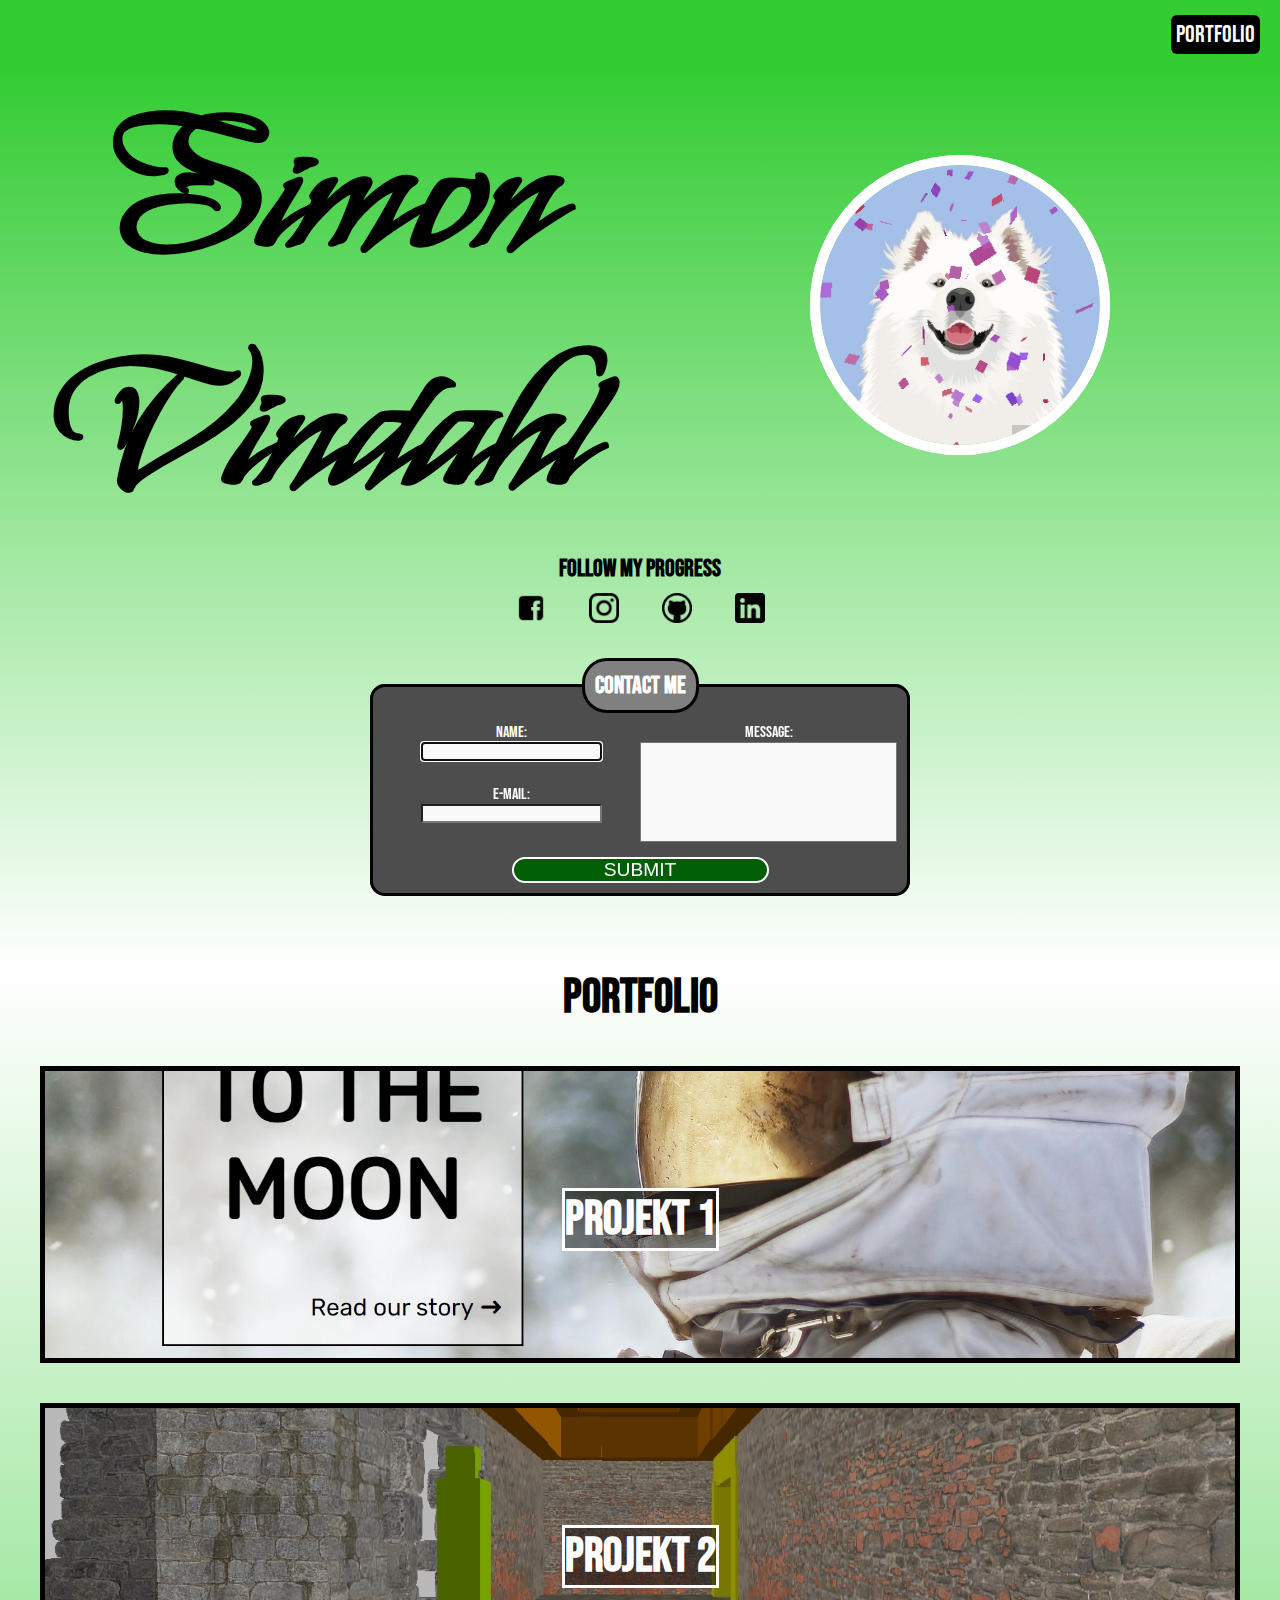
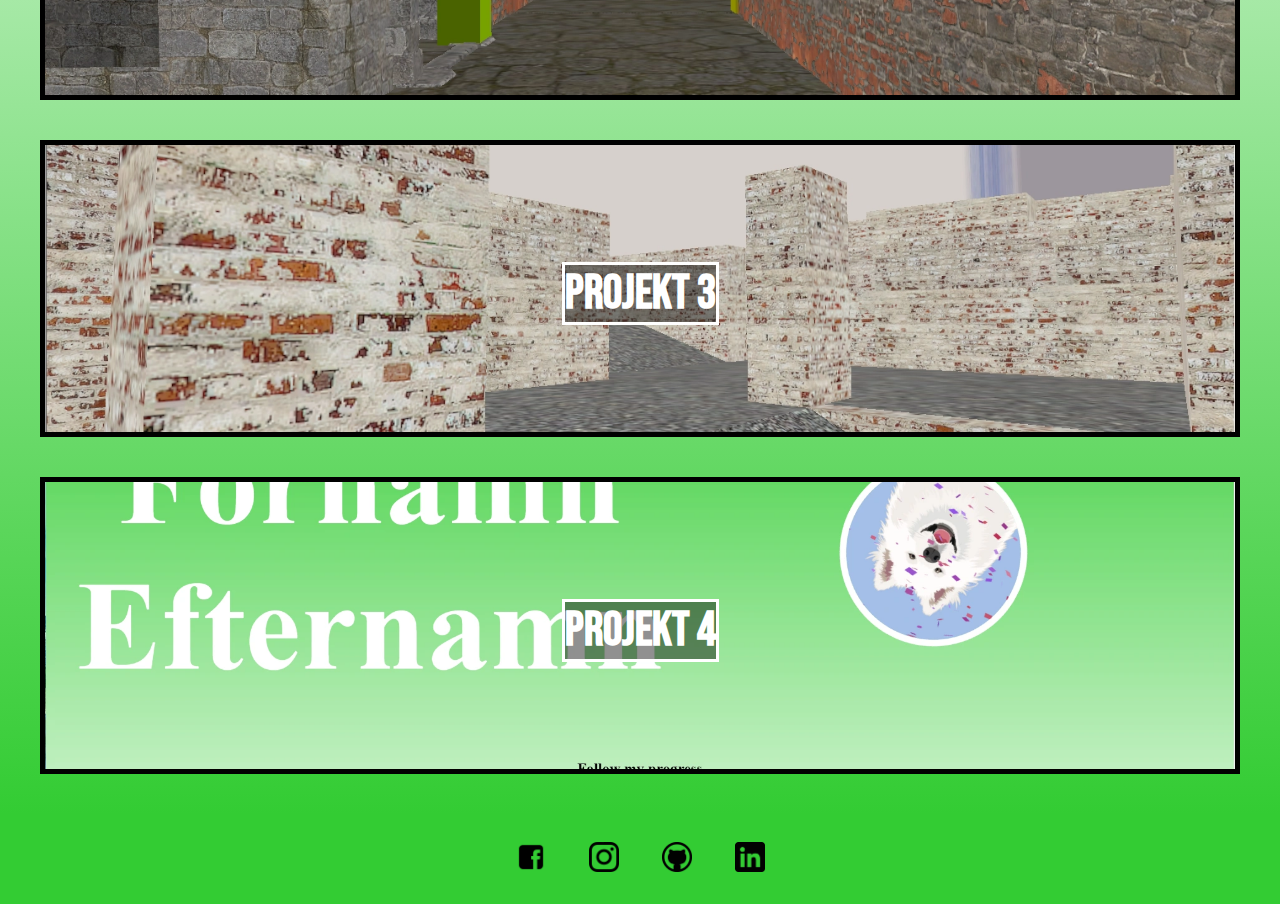
==== index.html @ 08d286f9 "Add files via upload" ====
<!DOCTYPE html>
<html lang="en">
  <head>
    <link rel="stylesheet" href="style.css" type="text/css" />
    <link rel="normalize" type="text/css" href="style/normalize.css" />
    <link rel="preconnect" href="https://fonts.googleapis.com" />
    <link rel="preconnect" href="https://fonts.gstatic.com" crossorigin />
    <link
      href="https://fonts.googleapis.com/css2?family=My+Soul&display=swap"
      rel="stylesheet"
    />
    <link rel="preconnect" href="https://fonts.googleapis.com" />
    <link rel="preconnect" href="https://fonts.gstatic.com" crossorigin />
    <link
      href="https://fonts.googleapis.com/css2?family=Bebas+Neue&display=swap"
      rel="stylesheet"
    />
    <meta charset="UTF-8" />
    <meta http-equiv="X-UA-Compatible" content="IE=edge" />
    <meta name="viewport" content="width=device-width, initial-scale=1.0" />
    <meta name="description" content="Portfolio with heigh-end content" />
    <meta property="og:title" content="CV and portfolio webpage" />
    <meta property="og:type" content="webpage" />
    <meta property="og:url" content="#" />
    <meta property="og:image" content="#" />
    <title>Portfolio</title>
  </head>
  <body>
    <header>
      <nav>
        <ul class="nav-list">
          <li><a href="#section-two">Portfolio</a></li>
        </ul>
      </nav>
    </header>
    <section class="section-one">
      <div class="grid-container">
        <div class="grid-item-1">
          <h1>
            Simon<br />
            Vindahl
          </h1>
        </div>
        <div class="grid-item-2">
          <div class="profile-picture">
            <img
              class="center"
              src="confetti"
              height="250"
              width="250"
              alt="Moving confetti"
            />

            <img
              class="center-me"
              src="dog.webp"
              height="250"
              width="250"
              alt="dog"
            />
          </div>
        </div>
      </div>
      <section class="contact">
        <h2>Follow my progress</h2>
        <div class="contact-icon">
          <ul>
            <li>
              <a href="#">
                <img alt="Facebook" src="facebook.webp" width="30" height="30"
              /></a>
            </li>
            <li>
              <a href="#">
                <img
                  alt="Instagram"
                  src="instagram.webp"
                  width="30"
                  height="30"
              /></a>
            </li>
            <li>
              <a href="#">
                <img alt="Github" src="github.webp" width="30" height="30"
              /></a>
            </li>
            <li>
              <a href="#">
                <img alt="Linkedin" src="linkedin.webp" width="30" height="30"
              /></a>
            </li>
          </ul>
        </div>
        <div class="contact-me">
          <form id="contact-form" action="action_page.php" method="post">
            <fieldset>
              <legend><h2>Contact me</h2></legend>
              <div class="one">
                <label for="name"> Name:</label><br />
                <input id="name" type="text" required autofocus />
              </div>
              <div class="three">
                <label for="msg">Message:</label><br />
                <textarea id="msg" rows="10" cols="30" required></textarea>
              </div>
              <div class="two">
                <label for="mail">E-mail:</label><br />
                <input id="mail" type="email" required />
              </div>
              <div class="four">
                <button name="submit" type="submit">Submit</button>
              </div>
            </fieldset>
          </form>
        </div>
      </section>
    </section>
    <section class="section-two" id="section-two">
      <h2>Portfolio</h2>
      <div class="portfolio">
        <article class="box portfolio-one">
          <a href="#">
            <h3>
              <span>Projekt 1</span>
            </h3></a
          >
        </article>
        <article class="box portfolio-two">
          <a href="#">
            <h3><span>Projekt 2</span></h3></a
          >
        </article>
        <article class="box portfolio-three">
          <a href="#">
            <h3><span>Projekt 3</span></h3></a
          >
        </article>
        <article class="box portfolio-four">
          <a href="#">
            <h3><span>Projekt 4</span></h3></a
          >
        </article>
      </div>
    </section>
    <footer>
      <div class="contact-icon">
        <ul>
          <li>
            <a href="#">
              <img alt="Facebook" src="facebook.webp" width="30" height="30"
            /></a>
          </li>
          <li>
            <a href="#">
              <img alt="Instagram" src="instagram.webp" width="30" height="30"
            /></a>
          </li>
          <li>
            <a href="#">
              <img alt="Github" src="github.webp" width="30" height="30"
            /></a>
          </li>
          <li>
            <a href="#">
              <img alt="Linkedin" src="linkedin.webp" width="30" height="30"
            /></a>
          </li>
        </ul>
      </div>
    </footer>
  </body>
</html>
---- style.css ----
html {
  scroll-behavior: smooth;
}
body,
html {
  width: 100%;
  height: 100%;
  margin: 0;
  font-family: "Bebas Neue", cursive, "Times New Roman", Times, serif;
}
* {
  box-sizing: border-box;
  margin: 0;
  padding: 0;
}
nav {
  display: flex;
  justify-content: right;
  align-items: center;
  background-color: transparent;
}
.nav-list {
  list-style-type: none;
  display: flex;
}
.nav-list li {
  margin: 20px;
}
.nav-list li a {
  color: white;
  text-decoration: none;
  padding: 5px;
  transition: 0.2s;
  border-radius: 6px;
  font-size: 1.5rem;
  background-color: BLACK;
}
.nav-list li a:hover {
  background-color: white;
  color: black;
}
.grid-container {
  display: grid;
  grid-template-columns: repeat(2, 1fr);
  grid-template-rows: 1fr;
}
.grid-item-1 {
  text-align: center;
  display: flex;
  justify-content: center;
  align-items: center;
  font-size: 7vw;
  color: black;
  font-family: "My Soul", cursive, sans;
}
.grid-item-2 {
  display: flex;
  justify-content: center;
  align-items: center;
}
.section-one {
  position: relative;
  background: linear-gradient(to bottom, #33cc33 0%, #ffffff 100%);
  min-height: 100vh;
}
header {
  background-color: #33cc33;
}

.profile-picture {
  position: absolute;
}
.profile-picture img {
  animation-duration: 10000ms;
  animation-iteration-count: infinite;
  animation-timing-function: linear;
  animation-name: spin;
  width: 300px;
  height: 300px;
}
@keyframes spin {
  from {
    transform: rotate(0deg);
  }
  to {
    transform: rotate(360deg);
  }
}
.profile-picture img {
  border: 10px solid white;
  border-radius: 150px;
}
.center {
  position: relative;
  top: 0;
  left: 0;
  z-index: 1;
}
.center-me {
  position: absolute;
  top: 0;
  left: 0;
  z-index: 0;
}
.contact {
  min-height: 40vh;
  display: flex;
  flex-direction: column;
  align-items: center;
  justify-content: center;
}
.contact li {
  display: inline-block;
  padding: 10px 20px;
}
.contact li img {
  width: 30px;
  height: 30px;
  transition: all 1s;
}
.contact li img:hover {
  transition: all 0.1s;
  box-shadow: 0 0 10px 10px white;
  background-color: white;
  transform: scale(1.1);
}
.section-two {
  position: relative;
  background: linear-gradient(to bottom, #ffffff 0%, #33cc33 100%);
  overflow: hidden;
  min-height: 100vh;
}
.section-two h2 {
  text-align: center;
  font-size: 3rem;
}
.portfolio a {
  position: absolute;
  width: 100%;
  height: 100%;
  z-index: 1;
}
.portfolio a {
  text-decoration: none;
}
.portfolio h3 {
  text-align: center;
  vertical-align: middle;
  line-height: 33vh;
  font-size: 3rem;
  position: relative;
  overflow: hidden;
  white-space: nowrap;
  color: white;
}
.portfolio span {
  background-color: rgba(0, 0, 0, 0.437);
  border: 3px solid white;
}
.portfolio-one {
  margin: 40px;
  height: 33vh;
  border: 5px solid black;
  background: url("projekt-1.webp") no-repeat center;
  background-size: cover;
  background-color: #cccccc;
  position: relative;
}
.portfolio-two {
  margin: 40px;
  height: 33vh;
  border: 5px solid black;
  background: url("projekt-2.webp") no-repeat center;
  background-size: cover;
  background-color: #cccccc;
  position: relative;
}
.portfolio-three {
  margin: 40px;
  height: 33vh;
  border: 5px solid black;
  background: url("projekt-3.webp") no-repeat center;
  background-size: cover;
  background-color: #cccccc;
  position: relative;
}
.portfolio-four {
  margin: 40px;
  height: 33vh;
  border: 5px solid black;
  background-color: transparent;
  background: url("projekt-4.webp") no-repeat center;
  background-size: cover;
  background-color: #cccccc;
  position: relative;
}
.portfolio-one:hover {
  opacity: 60%;
  border-color: white;
  transition: all 1s;
  box-shadow: 0 0 20px 20px #000000;
}
.portfolio-two:hover {
  opacity: 60%;
  border-color: white;
  transition: all 1s;
  box-shadow: 0 0 20px 20px #000000;
}
.portfolio-three:hover {
  opacity: 60%;
  border-color: white;
  transition: all 1s;
  box-shadow: 0 0 20px 20px #000000;
}
.portfolio-four:hover {
  opacity: 60%;
  border-color: white;
  transition: all 1s;
  box-shadow: 0 0 20px 20px #000000;
}
.box,
.contact {
  transition: all 1s;
}
.contact-me {
  text-align: center;
  margin-top: 20px;
  font-size: 1rem;
}

#contact-form fieldset {
  display: grid;
  grid-template-columns: repeat(2, 1fr);
  grid-template-rows: repeat(2, 1fr);
  border: 3px solid black;
  text-align: center;
  background-color: rgb(77, 77, 77);
  padding: 10px;
  color: white;
  border-radius: 15px;
}

#contact-form fieldset .four {
  margin-top: 10px;
}
#contact-form legend {
  margin: 0 auto;
  background-color: gray;
  border: 3px solid black;
  border-radius: 25px;
  padding: 10px;
}
fieldset {
  border: none;
}
input,
textarea {
  background-color: #f9f9f9;
}
.three {
  grid-column: 2;
  grid-row: 1/3;
}
.three textarea {
  height: 100px;
  max-width: 100%;
  resize: none;
}
.four {
  grid-column: 1/3;
  grid-row: 3;
  display: flex;
  justify-content: center;
}
.four button {
  cursor: pointer;
  width: 50%;
  border: 2px solid white;
  background: #005e05;
  color: white;
  border-radius: 15px;
  font-size: 1.2rem;
  text-transform: uppercase;
}
.four button:hover {
  background: #00ff0d;
  transition: background-color 0.3s ease-in-out;
}

footer {
  min-height: 10vh;
  display: flex;
  align-items: center;
  justify-content: center;
  background-color: #33cc33;
}
footer li {
  display: inline-block;
  padding: 10px 20px;
}
footer li img {
  width: 30px;
  height: 30px;
  transition: all 1s;
}
footer li img:hover {
  transition: all 0.1s;
  box-shadow: 0 0 10px 10px white;
  background-color: white;
  transform: scale(1.1);
}

@media screen and (max-width: 900px) {
  .section-one {
    min-height: 100vh;
  }
  .section-two {
    min-height: 100vh;
  }
  .grid-container {
    display: flex;
    flex-direction: column;
    justify-content: space-evenly;
    margin: auto;
    margin-bottom: 50px;
  }
  .grid-item-1 {
    text-align: center;
    font-size: 10vw;
    justify-content: center;
    align-items: center;
  }
  .grid-item-2 {
    text-align: center;
    justify-content: center;
    align-items: center;
    height: 250px;
  }
  .profile-picture img {
    width: 250px;
    height: 250px;
  }
}
@media screen and (max-width: 500px) {
  #contact-form {
    display: grid;
    display: grid;
    grid-template-columns: 200px 1fr;
  }
  .one {
    grid-column: 1;
    grid-row: 1;
  }
  .two {
    grid-column: 1;
    grid-row: 2;
  }
  .three {
    grid-column: 1;
    grid-row: 3;
  }
  .four {
    grid-column: 1;
    grid-row: 4;
  }
  .three textarea {
    height: 6em;
    width: 15em;
  }
}
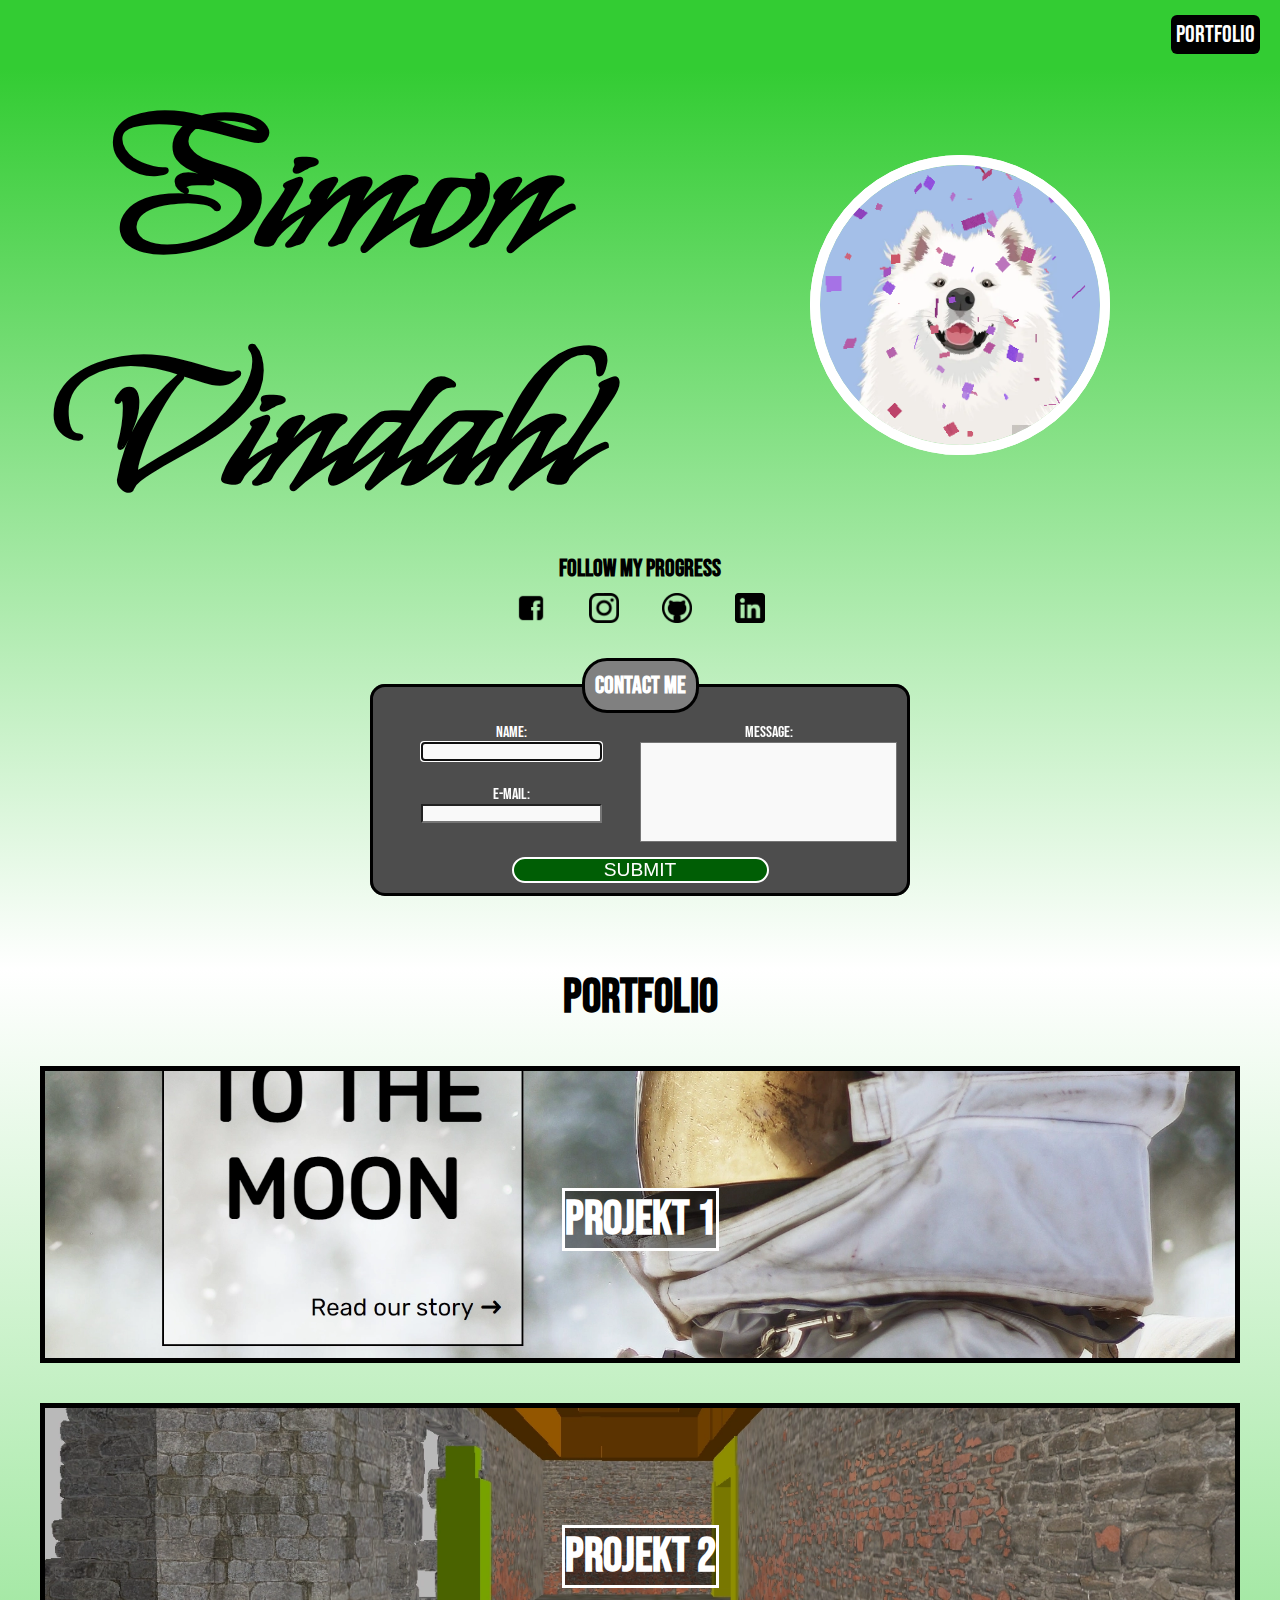
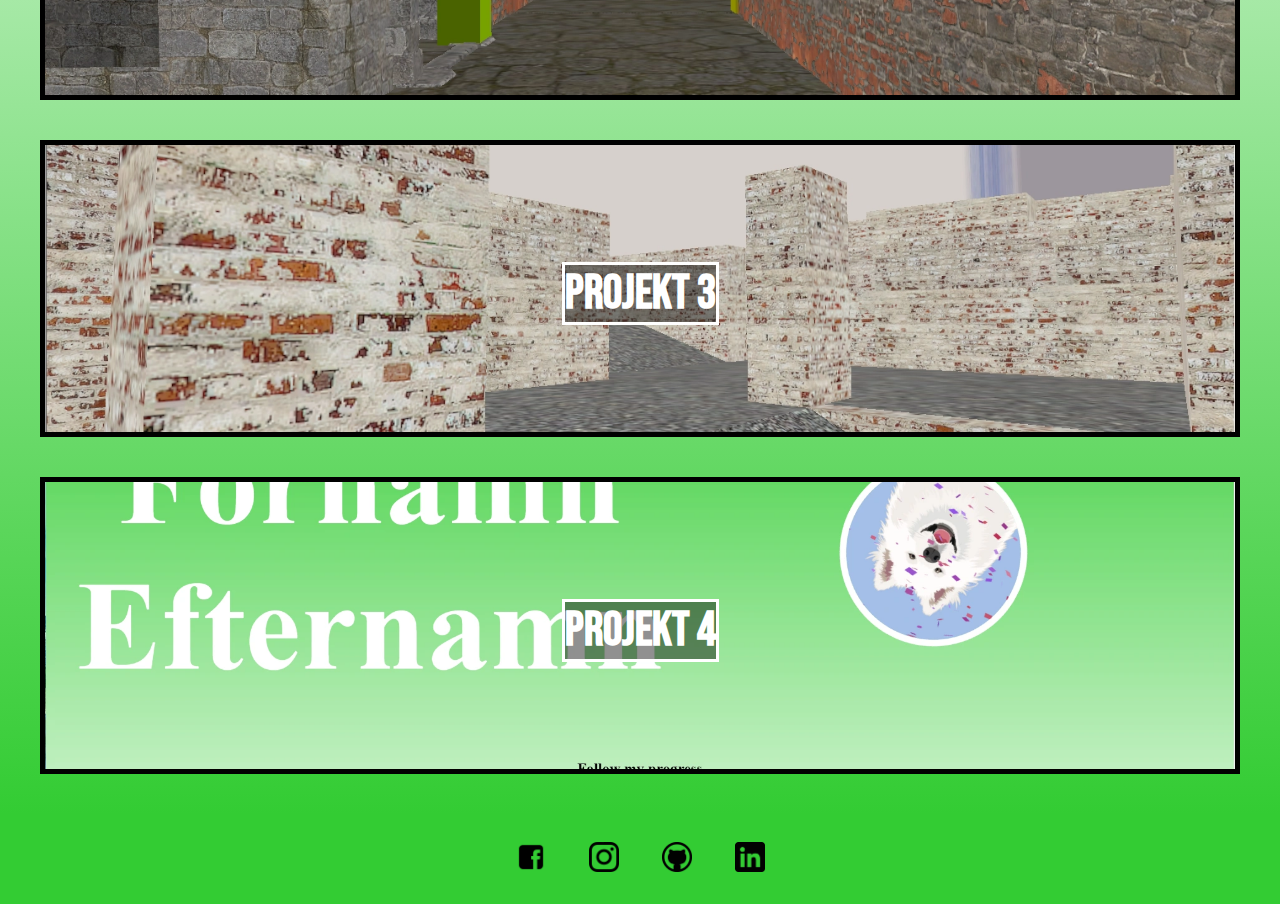
==== commit e7560d43: "Update index.html" ====
--- a/index.html
+++ b/index.html
@@ -16,6 +16,7 @@
       rel="stylesheet"
     />
     <meta charset="UTF-8" />
+    <meta http-equiv="Cache-control" content="public" />
     <meta http-equiv="X-UA-Compatible" content="IE=edge" />
     <meta name="viewport" content="width=device-width, initial-scale=1.0" />
     <meta name="description" content="Portfolio with heigh-end content" />
--- a/style.css
+++ b/style.css
@@ -1,370 +1 @@
-html {
-  scroll-behavior: smooth;
-}
-body,
-html {
-  width: 100%;
-  height: 100%;
-  margin: 0;
-  font-family: "Bebas Neue", cursive, "Times New Roman", Times, serif;
-}
-* {
-  box-sizing: border-box;
-  margin: 0;
-  padding: 0;
-}
-nav {
-  display: flex;
-  justify-content: right;
-  align-items: center;
-  background-color: transparent;
-}
-.nav-list {
-  list-style-type: none;
-  display: flex;
-}
-.nav-list li {
-  margin: 20px;
-}
-.nav-list li a {
-  color: white;
-  text-decoration: none;
-  padding: 5px;
-  transition: 0.2s;
-  border-radius: 6px;
-  font-size: 1.5rem;
-  background-color: BLACK;
-}
-.nav-list li a:hover {
-  background-color: white;
-  color: black;
-}
-.grid-container {
-  display: grid;
-  grid-template-columns: repeat(2, 1fr);
-  grid-template-rows: 1fr;
-}
-.grid-item-1 {
-  text-align: center;
-  display: flex;
-  justify-content: center;
-  align-items: center;
-  font-size: 7vw;
-  color: black;
-  font-family: "My Soul", cursive, sans;
-}
-.grid-item-2 {
-  display: flex;
-  justify-content: center;
-  align-items: center;
-}
-.section-one {
-  position: relative;
-  background: linear-gradient(to bottom, #33cc33 0%, #ffffff 100%);
-  min-height: 100vh;
-}
-header {
-  background-color: #33cc33;
-}
-
-.profile-picture {
-  position: absolute;
-}
-.profile-picture img {
-  animation-duration: 10000ms;
-  animation-iteration-count: infinite;
-  animation-timing-function: linear;
-  animation-name: spin;
-  width: 300px;
-  height: 300px;
-}
-@keyframes spin {
-  from {
-    transform: rotate(0deg);
-  }
-  to {
-    transform: rotate(360deg);
-  }
-}
-.profile-picture img {
-  border: 10px solid white;
-  border-radius: 150px;
-}
-.center {
-  position: relative;
-  top: 0;
-  left: 0;
-  z-index: 1;
-}
-.center-me {
-  position: absolute;
-  top: 0;
-  left: 0;
-  z-index: 0;
-}
-.contact {
-  min-height: 40vh;
-  display: flex;
-  flex-direction: column;
-  align-items: center;
-  justify-content: center;
-}
-.contact li {
-  display: inline-block;
-  padding: 10px 20px;
-}
-.contact li img {
-  width: 30px;
-  height: 30px;
-  transition: all 1s;
-}
-.contact li img:hover {
-  transition: all 0.1s;
-  box-shadow: 0 0 10px 10px white;
-  background-color: white;
-  transform: scale(1.1);
-}
-.section-two {
-  position: relative;
-  background: linear-gradient(to bottom, #ffffff 0%, #33cc33 100%);
-  overflow: hidden;
-  min-height: 100vh;
-}
-.section-two h2 {
-  text-align: center;
-  font-size: 3rem;
-}
-.portfolio a {
-  position: absolute;
-  width: 100%;
-  height: 100%;
-  z-index: 1;
-}
-.portfolio a {
-  text-decoration: none;
-}
-.portfolio h3 {
-  text-align: center;
-  vertical-align: middle;
-  line-height: 33vh;
-  font-size: 3rem;
-  position: relative;
-  overflow: hidden;
-  white-space: nowrap;
-  color: white;
-}
-.portfolio span {
-  background-color: rgba(0, 0, 0, 0.437);
-  border: 3px solid white;
-}
-.portfolio-one {
-  margin: 40px;
-  height: 33vh;
-  border: 5px solid black;
-  background: url("projekt-1.webp") no-repeat center;
-  background-size: cover;
-  background-color: #cccccc;
-  position: relative;
-}
-.portfolio-two {
-  margin: 40px;
-  height: 33vh;
-  border: 5px solid black;
-  background: url("projekt-2.webp") no-repeat center;
-  background-size: cover;
-  background-color: #cccccc;
-  position: relative;
-}
-.portfolio-three {
-  margin: 40px;
-  height: 33vh;
-  border: 5px solid black;
-  background: url("projekt-3.webp") no-repeat center;
-  background-size: cover;
-  background-color: #cccccc;
-  position: relative;
-}
-.portfolio-four {
-  margin: 40px;
-  height: 33vh;
-  border: 5px solid black;
-  background-color: transparent;
-  background: url("projekt-4.webp") no-repeat center;
-  background-size: cover;
-  background-color: #cccccc;
-  position: relative;
-}
-.portfolio-one:hover {
-  opacity: 60%;
-  border-color: white;
-  transition: all 1s;
-  box-shadow: 0 0 20px 20px #000000;
-}
-.portfolio-two:hover {
-  opacity: 60%;
-  border-color: white;
-  transition: all 1s;
-  box-shadow: 0 0 20px 20px #000000;
-}
-.portfolio-three:hover {
-  opacity: 60%;
-  border-color: white;
-  transition: all 1s;
-  box-shadow: 0 0 20px 20px #000000;
-}
-.portfolio-four:hover {
-  opacity: 60%;
-  border-color: white;
-  transition: all 1s;
-  box-shadow: 0 0 20px 20px #000000;
-}
-.box,
-.contact {
-  transition: all 1s;
-}
-.contact-me {
-  text-align: center;
-  margin-top: 20px;
-  font-size: 1rem;
-}
-
-#contact-form fieldset {
-  display: grid;
-  grid-template-columns: repeat(2, 1fr);
-  grid-template-rows: repeat(2, 1fr);
-  border: 3px solid black;
-  text-align: center;
-  background-color: rgb(77, 77, 77);
-  padding: 10px;
-  color: white;
-  border-radius: 15px;
-}
-
-#contact-form fieldset .four {
-  margin-top: 10px;
-}
-#contact-form legend {
-  margin: 0 auto;
-  background-color: gray;
-  border: 3px solid black;
-  border-radius: 25px;
-  padding: 10px;
-}
-fieldset {
-  border: none;
-}
-input,
-textarea {
-  background-color: #f9f9f9;
-}
-.three {
-  grid-column: 2;
-  grid-row: 1/3;
-}
-.three textarea {
-  height: 100px;
-  max-width: 100%;
-  resize: none;
-}
-.four {
-  grid-column: 1/3;
-  grid-row: 3;
-  display: flex;
-  justify-content: center;
-}
-.four button {
-  cursor: pointer;
-  width: 50%;
-  border: 2px solid white;
-  background: #005e05;
-  color: white;
-  border-radius: 15px;
-  font-size: 1.2rem;
-  text-transform: uppercase;
-}
-.four button:hover {
-  background: #00ff0d;
-  transition: background-color 0.3s ease-in-out;
-}
-
-footer {
-  min-height: 10vh;
-  display: flex;
-  align-items: center;
-  justify-content: center;
-  background-color: #33cc33;
-}
-footer li {
-  display: inline-block;
-  padding: 10px 20px;
-}
-footer li img {
-  width: 30px;
-  height: 30px;
-  transition: all 1s;
-}
-footer li img:hover {
-  transition: all 0.1s;
-  box-shadow: 0 0 10px 10px white;
-  background-color: white;
-  transform: scale(1.1);
-}
-
-@media screen and (max-width: 900px) {
-  .section-one {
-    min-height: 100vh;
-  }
-  .section-two {
-    min-height: 100vh;
-  }
-  .grid-container {
-    display: flex;
-    flex-direction: column;
-    justify-content: space-evenly;
-    margin: auto;
-    margin-bottom: 50px;
-  }
-  .grid-item-1 {
-    text-align: center;
-    font-size: 10vw;
-    justify-content: center;
-    align-items: center;
-  }
-  .grid-item-2 {
-    text-align: center;
-    justify-content: center;
-    align-items: center;
-    height: 250px;
-  }
-  .profile-picture img {
-    width: 250px;
-    height: 250px;
-  }
-}
-@media screen and (max-width: 500px) {
-  #contact-form {
-    display: grid;
-    display: grid;
-    grid-template-columns: 200px 1fr;
-  }
-  .one {
-    grid-column: 1;
-    grid-row: 1;
-  }
-  .two {
-    grid-column: 1;
-    grid-row: 2;
-  }
-  .three {
-    grid-column: 1;
-    grid-row: 3;
-  }
-  .four {
-    grid-column: 1;
-    grid-row: 4;
-  }
-  .three textarea {
-    height: 6em;
-    width: 15em;
-  }
-}
+html{scroll-behavior:smooth}body,html{width:100%;height:100%;margin:0;font-family:"Bebas Neue",cursive,"Times New Roman",Times,serif}*{box-sizing:border-box;margin:0;padding:0}nav{display:flex;justify-content:right;align-items:center;background-color:rgba(0,0,0,0)}.nav-list{list-style-type:none;display:flex}.nav-list li{margin:20px}.nav-list li a{color:#fff;text-decoration:none;padding:5px;transition:.2s;border-radius:6px;font-size:1.5rem;background-color:#000}.nav-list li a:hover{background-color:#fff;color:#000}.grid-container{display:grid;grid-template-columns:repeat(2, 1fr);grid-template-rows:1fr}.grid-item-1{text-align:center;display:flex;justify-content:center;align-items:center;font-size:7vw;color:#000;font-family:"My Soul",cursive,sans}.grid-item-2{display:flex;justify-content:center;align-items:center}.section-one{position:relative;background:linear-gradient(to bottom, #33cc33 0%, #ffffff 100%);min-height:100vh}header{background-color:#3c3}.profile-picture{position:absolute}.profile-picture img{-webkit-animation-duration:10000ms;animation-duration:10000ms;-webkit-animation-iteration-count:infinite;animation-iteration-count:infinite;-webkit-animation-timing-function:linear;animation-timing-function:linear;-webkit-animation-name:spin;animation-name:spin;width:300px;height:300px}@-webkit-keyframes spin{from{transform:rotate(0deg)}to{transform:rotate(360deg)}}@keyframes spin{from{transform:rotate(0deg)}to{transform:rotate(360deg)}}.profile-picture img{border:10px solid #fff;border-radius:150px}.center{position:relative;top:0;left:0;z-index:1}.center-me{position:absolute;top:0;left:0;z-index:0}.contact{min-height:40vh;display:flex;flex-direction:column;align-items:center;justify-content:center}.contact li{display:inline-block;padding:10px 20px}.contact li img{width:30px;height:30px;transition:all 1s}.contact li img:hover{transition:all .1s;box-shadow:0 0 10px 10px #fff;background-color:#fff;transform:scale(1.1)}.section-two{position:relative;background:linear-gradient(to bottom, #ffffff 0%, #33cc33 100%);overflow:hidden;min-height:100vh}.section-two h2{text-align:center;font-size:3rem}.portfolio a{position:absolute;width:100%;height:100%;z-index:1}.portfolio a{text-decoration:none}.portfolio h3{text-align:center;vertical-align:middle;line-height:33vh;font-size:3rem;position:relative;overflow:hidden;white-space:nowrap;color:#fff}.portfolio span{background-color:rgba(0,0,0,.437);border:3px solid #fff}.portfolio-one{margin:40px;height:33vh;border:5px solid #000;background:url("projekt-1.webp") no-repeat center;background-size:cover;background-color:#ccc;position:relative}.portfolio-two{margin:40px;height:33vh;border:5px solid #000;background:url("projekt-2.webp") no-repeat center;background-size:cover;background-color:#ccc;position:relative}.portfolio-three{margin:40px;height:33vh;border:5px solid #000;background:url("projekt-3.webp") no-repeat center;background-size:cover;background-color:#ccc;position:relative}.portfolio-four{margin:40px;height:33vh;border:5px solid #000;background-color:rgba(0,0,0,0);background:url("projekt-4.webp") no-repeat center;background-size:cover;background-color:#ccc;position:relative}.portfolio-one:hover{opacity:60%;border-color:#fff;transition:all 1s;box-shadow:0 0 20px 20px #000}.portfolio-two:hover{opacity:60%;border-color:#fff;transition:all 1s;box-shadow:0 0 20px 20px #000}.portfolio-three:hover{opacity:60%;border-color:#fff;transition:all 1s;box-shadow:0 0 20px 20px #000}.portfolio-four:hover{opacity:60%;border-color:#fff;transition:all 1s;box-shadow:0 0 20px 20px #000}.box,.contact{transition:all 1s}.contact-me{text-align:center;margin-top:20px;font-size:1rem}#contact-form fieldset{display:grid;grid-template-columns:repeat(2, 1fr);grid-template-rows:repeat(2, 1fr);border:3px solid #000;text-align:center;background-color:#4d4d4d;padding:10px;color:#fff;border-radius:15px}#contact-form fieldset .four{margin-top:10px}#contact-form legend{margin:0 auto;background-color:gray;border:3px solid #000;border-radius:25px;padding:10px}fieldset{border:none}input,textarea{background-color:#f9f9f9}.three{grid-column:2;grid-row:1/3}.three textarea{height:100px;max-width:100%;resize:none}.four{grid-column:1/3;grid-row:3;display:flex;justify-content:center}.four button{cursor:pointer;width:50%;border:2px solid #fff;background:#005e05;color:#fff;border-radius:15px;font-size:1.2rem;text-transform:uppercase}.four button:hover{background:#00ff0d;transition:background-color .3s ease-in-out}footer{min-height:10vh;display:flex;align-items:center;justify-content:center;background-color:#3c3}footer li{display:inline-block;padding:10px 20px}footer li img{width:30px;height:30px;transition:all 1s}footer li img:hover{transition:all .1s;box-shadow:0 0 10px 10px #fff;background-color:#fff;transform:scale(1.1)}@media screen and (max-width: 900px){.section-one{min-height:100vh}.section-two{min-height:100vh}.grid-container{display:flex;flex-direction:column;justify-content:space-evenly;margin:auto;margin-bottom:50px}.grid-item-1{text-align:center;font-size:10vw;justify-content:center;align-items:center}.grid-item-2{text-align:center;justify-content:center;align-items:center;height:250px}.profile-picture img{width:250px;height:250px}}@media screen and (max-width: 500px){#contact-form{display:grid;display:grid;grid-template-columns:200px 1fr}.one{grid-column:1;grid-row:1}.two{grid-column:1;grid-row:2}.three{grid-column:1;grid-row:3}.four{grid-column:1;grid-row:4}.three textarea{height:6em;width:15em}}/*# sourceMappingURL=style.css.map */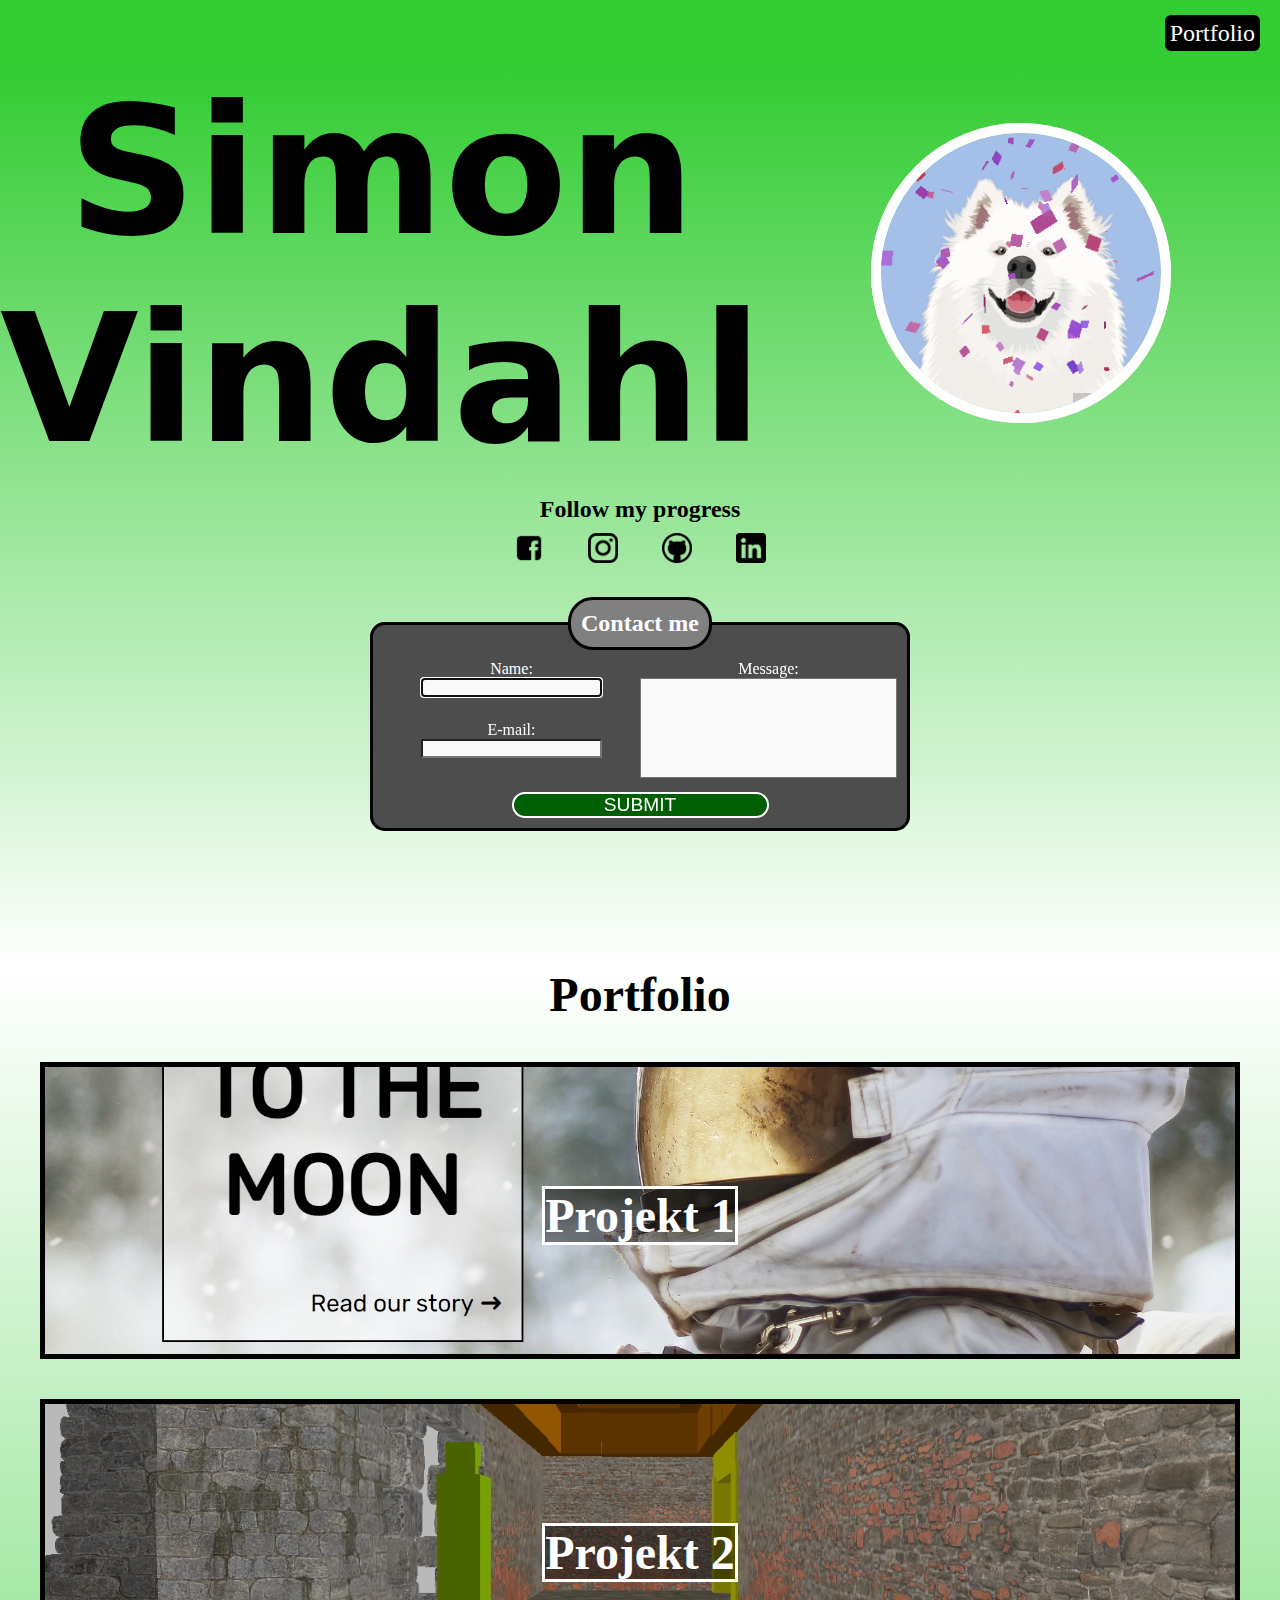
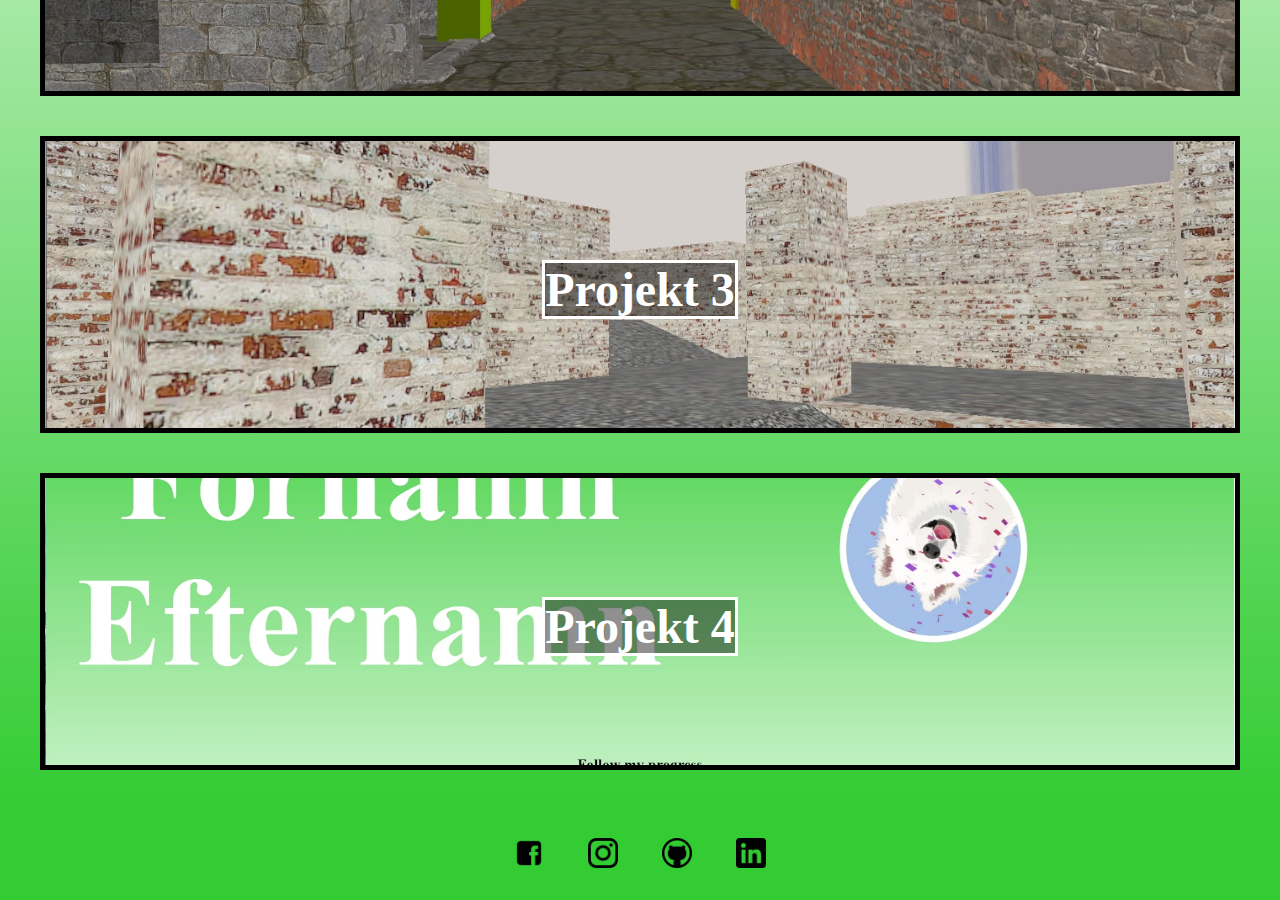
==== commit ee063406: "Add files via upload" ====
--- a/index.html
+++ b/index.html
@@ -3,20 +3,20 @@
   <head>
     <link rel="stylesheet" href="style.css" type="text/css" />
     <link rel="normalize" type="text/css" href="style/normalize.css" />
-    <link rel="preconnect" href="https://fonts.googleapis.com" />
+    <!-- <link rel="preconnect" href="https://fonts.googleapis.com" />
     <link rel="preconnect" href="https://fonts.gstatic.com" crossorigin />
     <link
       href="https://fonts.googleapis.com/css2?family=My+Soul&display=swap"
       rel="stylesheet"
     />
-    <link rel="preconnect" href="https://fonts.googleapis.com" />
+     <link rel="preconnect" href="https://fonts.googleapis.com" />
     <link rel="preconnect" href="https://fonts.gstatic.com" crossorigin />
     <link
       href="https://fonts.googleapis.com/css2?family=Bebas+Neue&display=swap"
       rel="stylesheet"
-    />
+    /> -->
     <meta charset="UTF-8" />
-    <meta http-equiv="Cache-control" content="public" />
+    <meta http-equiv="Cache-control" content="no-cache" />
     <meta http-equiv="X-UA-Compatible" content="IE=edge" />
     <meta name="viewport" content="width=device-width, initial-scale=1.0" />
     <meta name="description" content="Portfolio with heigh-end content" />
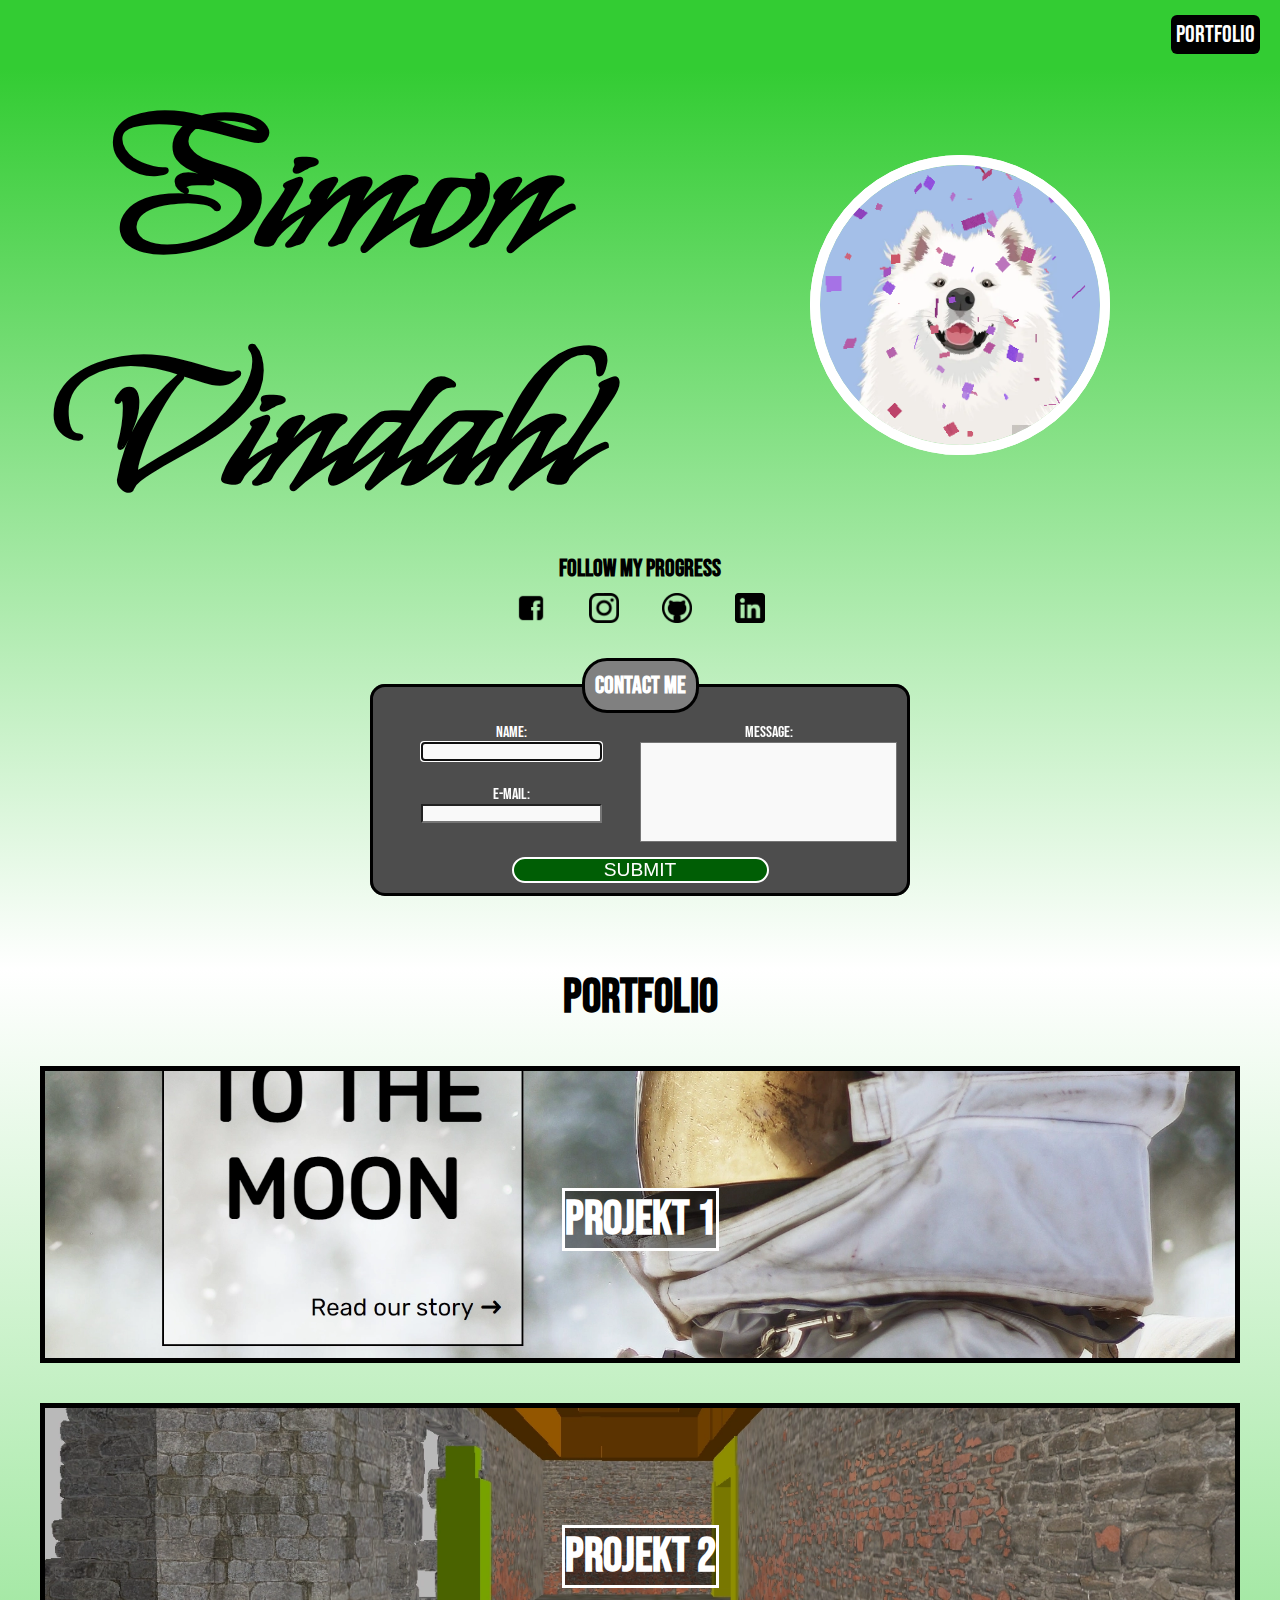
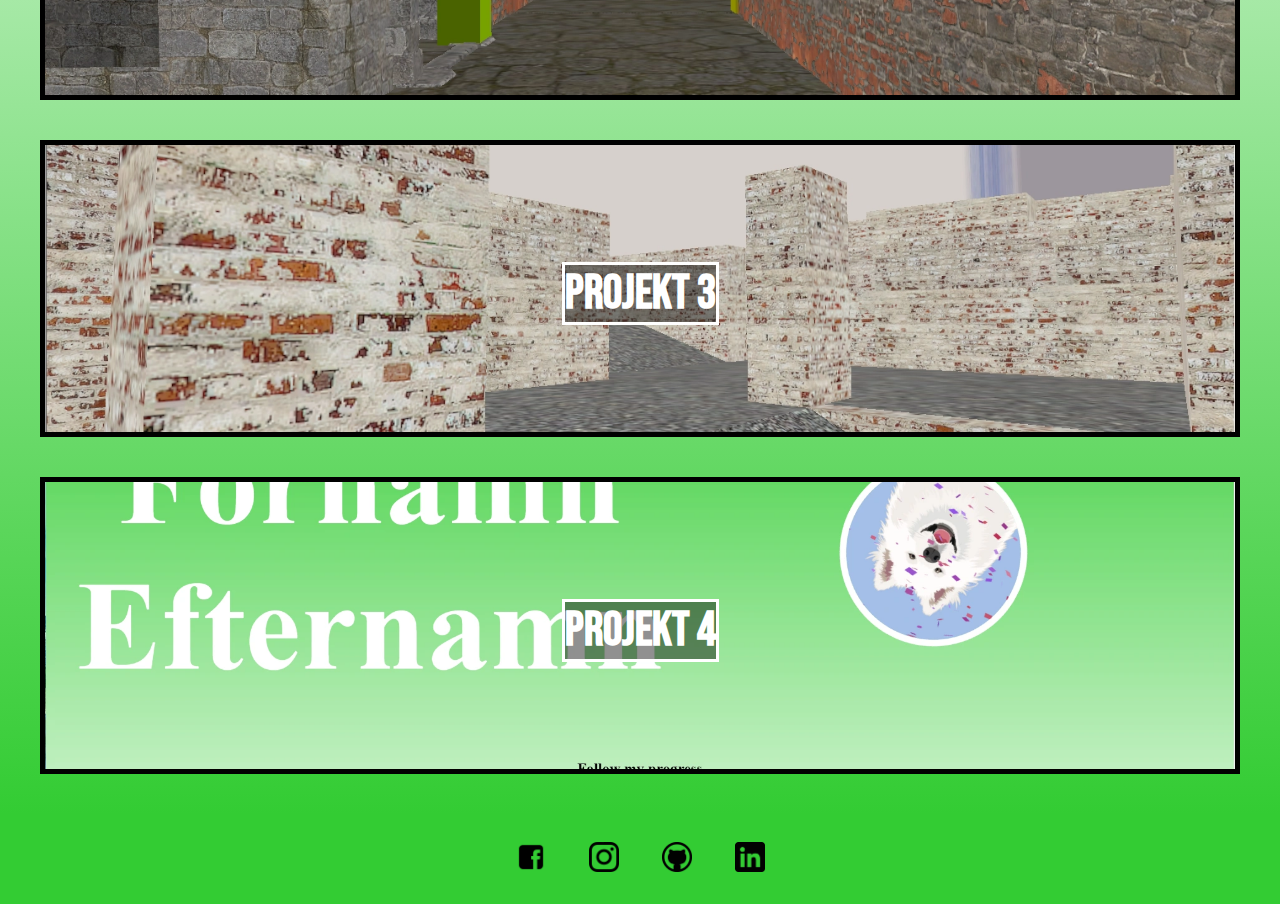
==== commit 39ce4a44: "Add files via upload" ====
--- a/index.html
+++ b/index.html
@@ -3,20 +3,20 @@
   <head>
     <link rel="stylesheet" href="style.css" type="text/css" />
     <link rel="normalize" type="text/css" href="style/normalize.css" />
-    <!-- <link rel="preconnect" href="https://fonts.googleapis.com" />
+    <link rel="preconnect" href="https://fonts.googleapis.com" />
     <link rel="preconnect" href="https://fonts.gstatic.com" crossorigin />
     <link
       href="https://fonts.googleapis.com/css2?family=My+Soul&display=swap"
       rel="stylesheet"
     />
-     <link rel="preconnect" href="https://fonts.googleapis.com" />
+    <link rel="preconnect" href="https://fonts.googleapis.com" />
     <link rel="preconnect" href="https://fonts.gstatic.com" crossorigin />
     <link
       href="https://fonts.googleapis.com/css2?family=Bebas+Neue&display=swap"
       rel="stylesheet"
-    /> -->
+    />
     <meta charset="UTF-8" />
-    <meta http-equiv="Cache-control" content="no-cache" />
+    <meta http-equiv="Cache-control" content="No-Store" />
     <meta http-equiv="X-UA-Compatible" content="IE=edge" />
     <meta name="viewport" content="width=device-width, initial-scale=1.0" />
     <meta name="description" content="Portfolio with heigh-end content" />
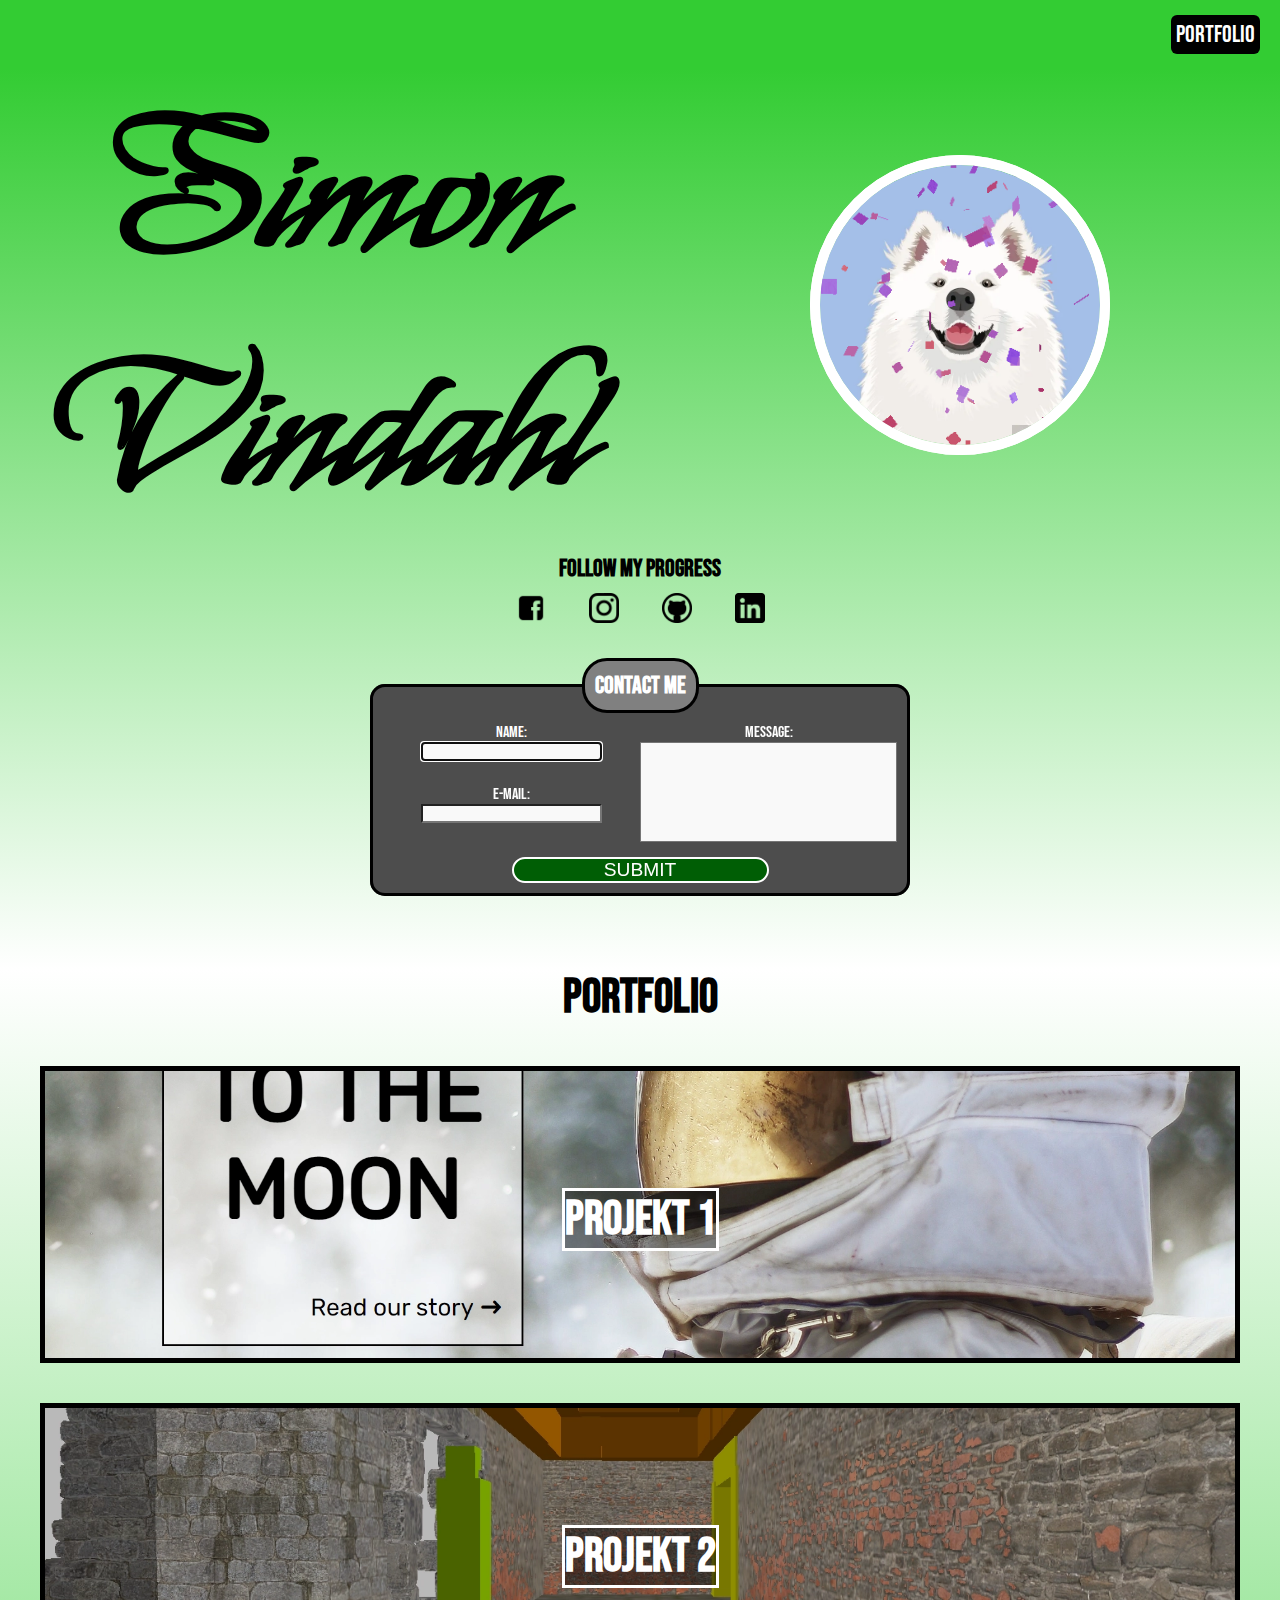
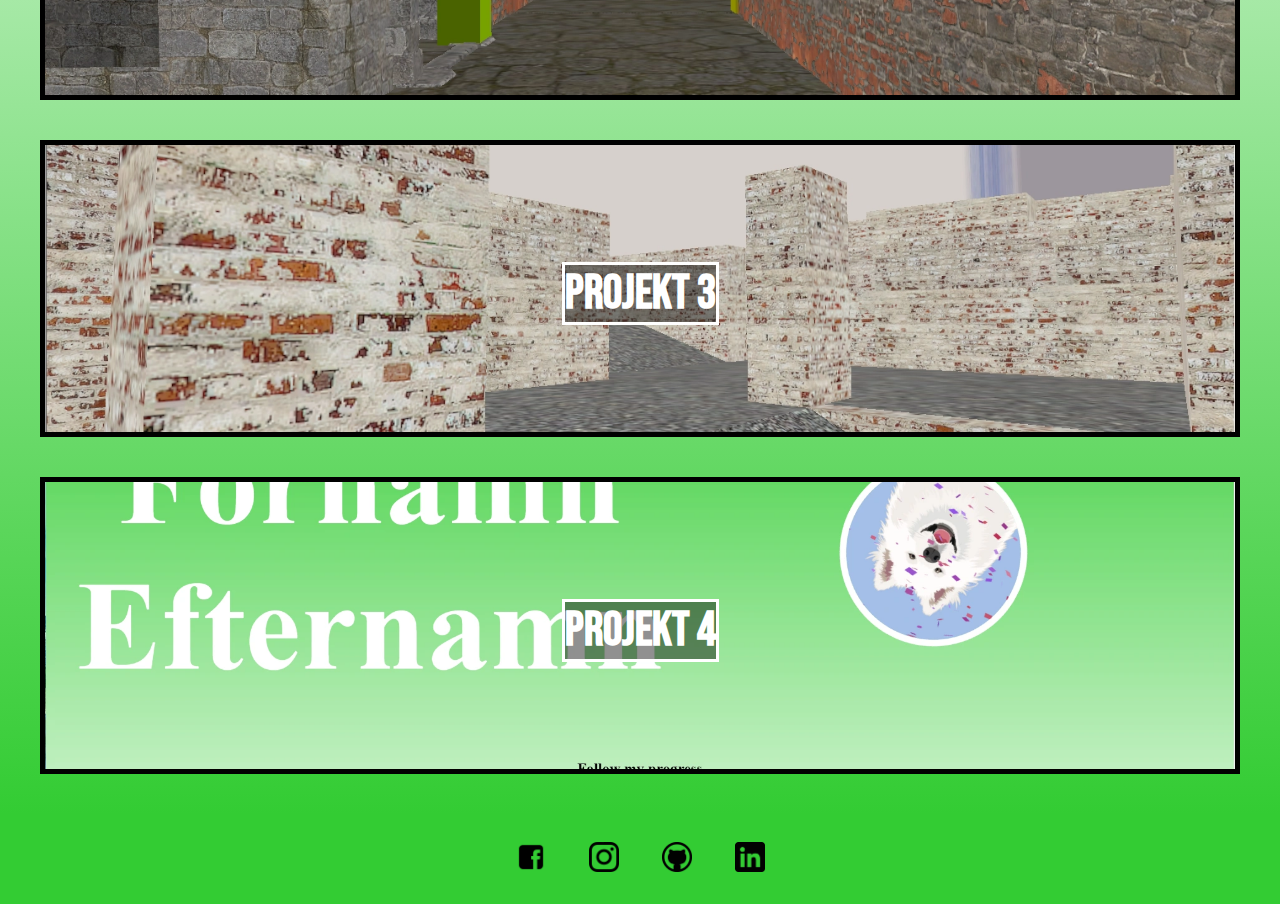
==== commit 5b0b2e9c: "Add files via upload" ====
--- a/index.html
+++ b/index.html
@@ -15,15 +15,20 @@
       href="https://fonts.googleapis.com/css2?family=Bebas+Neue&display=swap"
       rel="stylesheet"
     />
+    <meta name="keywords" content="Frontend, HTML, CSS" />
     <meta charset="UTF-8" />
-    <meta http-equiv="Cache-control" content="No-Store" />
     <meta http-equiv="X-UA-Compatible" content="IE=edge" />
     <meta name="viewport" content="width=device-width, initial-scale=1.0" />
     <meta name="description" content="Portfolio with heigh-end content" />
     <meta property="og:title" content="CV and portfolio webpage" />
     <meta property="og:type" content="webpage" />
-    <meta property="og:url" content="#" />
+    <meta
+      property="og:url"
+      content="https://medieinstitutet.github.io/inl-3-cv-med-css-KennedyB1/#"
+    />
     <meta property="og:image" content="#" />
+    <meta property="og:image:width" content="400" />
+    <meta name="author" content="Simon Vindahl" />
     <title>Portfolio</title>
   </head>
   <body>
